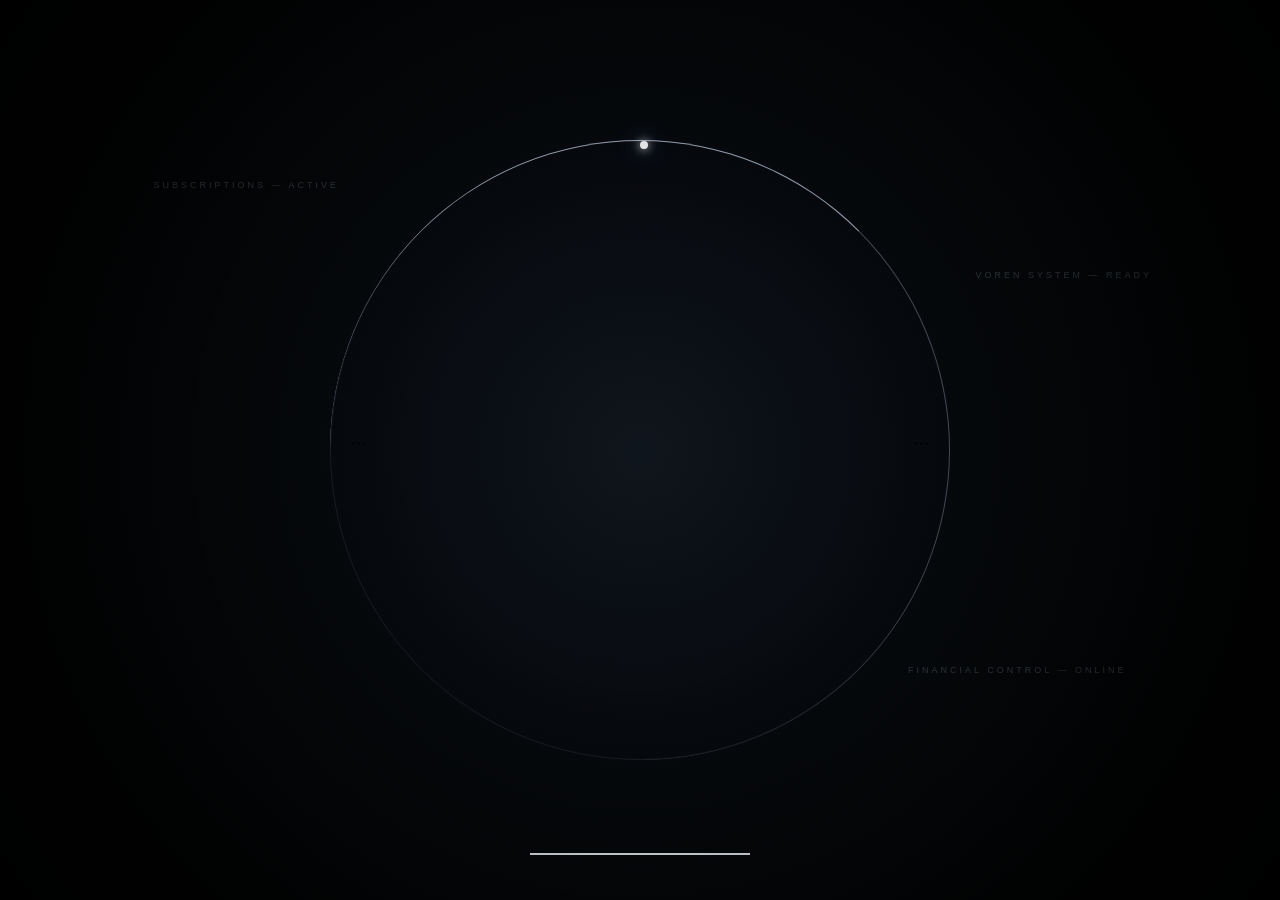
==== voren/voren/pages/index.html @ 8b7ad7a5 "Add files via upload" ====
<!DOCTYPE html>

<html lang="pt-BR">
<head>
  <meta charset="UTF-8">
  <meta name="viewport" content="width=device-width, initial-scale=1.0">
  <title>Voren — Intro</title>

  <style>
    * {
      margin: 0;
      padding: 0;
      box-sizing: border-box;
    }

    body {
      overflow: hidden;
      background: #030507;
      font-family: Arial, Helvetica, sans-serif;
    }

    /* =========================
       INTRO PRINCIPAL
       ========================= */

    .intro {
      position: relative;
      width: 100vw;
      height: 100vh;
      display: flex;
      align-items: center;
      justify-content: center;
      overflow: hidden;

      background:
        radial-gradient(
          circle at center,
          rgba(70, 95, 125, 0.18) 0%,
          rgba(8, 11, 16, 0.85) 35%,
          #020304 75%
        );
    }

    /* =========================
       PARTÍCULAS
       ========================= */

    .particles {
      position: absolute;
      inset: 0;
      pointer-events: none;
    }

    .particle {
      position: absolute;
      width: 2px;
      height: 2px;
      background: white;
      border-radius: 50%;
      opacity: 0;

      animation: particleMove linear infinite;
    }

    @keyframes particleMove {
      0% {
        opacity: 0;
        transform: translateY(30px) scale(0.4);
      }

      20% {
        opacity: 0.6;
      }

      80% {
        opacity: 0.15;
      }

      100% {
        opacity: 0;
        transform: translateY(-100px) scale(1);
      }
    }

    /* =========================
       ANEL TECNOLÓGICO
       ========================= */

    .tech-ring {
      position: absolute;
      width: min(70vw, 620px);
      height: min(70vw, 620px);

      border-radius: 50%;
      border: 1px solid rgba(160, 190, 220, 0.12);

      opacity: 0;
      z-index: 1;
    }

    .tech-ring::before {
      content: "";
      position: absolute;
      inset: -1px;

      border-radius: 50%;

      border-top: 1px solid rgba(220, 235, 255, 0.7);
      border-right: 1px solid rgba(220, 235, 255, 0.25);

      animation: ringRotate 5s linear infinite;
    }

    .tech-ring::after {
      content: "";
      position: absolute;

      width: 8px;
      height: 8px;

      top: 0;
      left: 50%;

      border-radius: 50%;

      background: white;

      box-shadow:
        0 0 10px white,
        0 0 25px rgba(100, 170, 255, 0.8);
    }

    .tech-ring.active {
      animation: ringAppear 0.8s ease forwards;
    }

    @keyframes ringAppear {
      from {
        opacity: 0;
        transform: scale(0.7);
      }

      to {
        opacity: 1;
        transform: scale(1);
      }
    }

    @keyframes ringRotate {
      to {
        transform: rotate(360deg);
      }
    }

    /* =========================
       FLASH DE LUZ
       ========================= */

    .light-line {
      position: absolute;

      width: 0;
      height: 2px;

      left: 50%;
      top: 50%;

      transform: translate(-50%, -50%);

      background: white;
      opacity: 0;

      box-shadow:
        0 0 8px white,
        0 0 25px rgba(150, 200, 255, 0.9),
        0 0 80px rgba(80, 150, 255, 0.6);
    }

    .light-line.active {
      animation: lightFlash 0.7s ease forwards;
    }

    @keyframes lightFlash {
      0% {
        width: 0;
        opacity: 0;
      }

      35% {
        width: 40vw;
        opacity: 1;
      }

      100% {
        width: 110vw;
        opacity: 0;
      }
    }

    /* =========================
       DADOS TECNOLÓGICOS
       ========================= */

    .data {
      position: absolute;

      color: rgba(190, 215, 240, 0.25);

      font-size: 9px;
      letter-spacing: 3px;

      opacity: 0;

      animation: dataAppear 1s ease forwards;
    }

    .data-1 {
      top: 20%;
      left: 12%;
      animation-delay: 1.4s;
    }

    .data-2 {
      bottom: 25%;
      right: 12%;
      animation-delay: 1.7s;
    }

    .data-3 {
      top: 30%;
      right: 10%;
      animation-delay: 2s;
    }

    @keyframes dataAppear {
      to {
        opacity: 1;
      }
    }

    /* =========================
       CONTEÚDO CENTRAL
       ========================= */

    .content {
      position: relative;
      z-index: 3;

      text-align: center;

      opacity: 0;

      transform: scale(0.85);
    }

    .content.active {
      animation:
        contentShow 0.7s cubic-bezier(.16, 1, .3, 1) forwards;
    }

    @keyframes contentShow {
      to {
        opacity: 1;
        transform: scale(1);
      }
    }

    /* =========================
       LOGO V
       ========================= */

    .logo-v {
      width: 120px;
      height: 105px;

      margin: 0 auto 15px;

      position: relative;

      filter:
        drop-shadow(0 0 7px rgba(255,255,255,0.9))
        drop-shadow(0 0 25px rgba(120,180,255,0.5));

      animation:
        floatLogo 2.5s ease-in-out infinite;
    }

    .logo-v::before,
    .logo-v::after {
      content: "";

      position: absolute;
      top: 0;

      width: 48px;
      height: 100px;

      background:
        linear-gradient(
          135deg,
          #ffffff 0%,
          #d5dde8 45%,
          #78899d 100%
        );
    }

    .logo-v::before {
      left: 18px;

      clip-path:
        polygon(
          0 0,
          100% 0,
          70% 100%,
          38% 100%
        );

      transform: skewY(22deg);
    }

    .logo-v::after {
      right: 18px;

      clip-path:
        polygon(
          0 0,
          100% 0,
          62% 100%,
          30% 100%
        );

      transform: skewY(-22deg);
    }

    @keyframes floatLogo {
      0%, 100% {
        transform: translateY(0);
      }

      50% {
        transform: translateY(-4px);
      }
    }

    /* =========================
       NOME VOREN
       ========================= */

    .brand {
      font-size:
        clamp(3.5rem, 10vw, 7rem);

      letter-spacing: 0.22em;
      padding-left: 0.22em;

      font-weight: 800;

      color: #eef4fa;

      line-height: 1;

      opacity: 0;

      transform:
        translateY(15px);

      text-shadow:
        0 0 5px rgba(255,255,255,0.8),
        0 0 30px rgba(120,170,220,0.4);
    }

    .content.active .brand {
      animation:
        brandShow 0.5s 0.2s ease forwards;
    }

    @keyframes brandShow {
      to {
        opacity: 1;
        transform: translateY(0);
      }
    }

    /* =========================
       SLOGANS
       ========================= */

    .slogan {
      margin-top: 20px;

      font-size:
        clamp(0.65rem, 1.5vw, 0.9rem);

      letter-spacing: 0.3em;
      padding-left: 0.3em;

      color:
        rgba(240, 245, 250, 0.9);

      opacity: 0;

      transform:
        translateY(10px);
    }

    .content.active .slogan {
      animation:
        sloganShow 0.5s 0.55s ease forwards;
    }

    .sub-slogan {
      margin-top: 9px;

      font-size:
        clamp(0.5rem, 1vw, 0.7rem);

      letter-spacing: 0.45em;
      padding-left: 0.45em;

      color:
        rgba(180, 195, 210, 0.65);

      opacity: 0;

      transform:
        translateY(10px);
    }

    .content.active .sub-slogan {
      animation:
        sloganShow 0.5s 0.8s ease forwards;
    }

    @keyframes sloganShow {
      to {
        opacity: 1;
        transform: translateY(0);
      }
    }

    /* =========================
       BARRA DE PROGRESSO
       ========================= */

    .progress-container {
      position: absolute;

      bottom: 45px;
      left: 50%;

      transform:
        translateX(-50%);

      width:
        min(220px, 55vw);

      height: 2px;

      background:
        rgba(255, 255, 255, 0.12);

      overflow: hidden;

      opacity: 0;

      animation:
        progressAppear 0.4s 0.5s forwards;
    }

    .progress {
      width: 0;
      height: 100%;

      background: #eef4fa;

      box-shadow:
        0 0 8px white,
        0 0 20px rgba(130, 180, 255, 0.8);
    }

    .progress.active {
      animation:
        progressLoad 10s linear forwards;
    }

    @keyframes progressAppear {
      to {
        opacity: 1;
      }
    }

    @keyframes progressLoad {
      from {
        width: 0;
      }

      to {
        width: 100%;
      }
    }

    /* =========================
       FECHAMENTO CINEMATOGRÁFICO
       ========================= */

    .content.closing {
      animation:
        closeContent 2s cubic-bezier(.4, 0, .2, 1) forwards;
    }

    @keyframes closeContent {
      0% {
        opacity: 1;
        transform: scale(1);
      }

      45% {
        opacity: 1;
        transform: scale(0.92);
      }

      100% {
        opacity: 0;
        transform: scale(0);
      }
    }

    .tech-ring.closing {
      animation:
        closeRing 2s cubic-bezier(.7, 0, .2, 1) forwards;
    }

    @keyframes closeRing {
      0% {
        opacity: 1;
        transform: scale(1);
      }

      100% {
        opacity: 0;
        transform: scale(0);
      }
    }

    .intro.closing {
      animation:
        darkenScreen 2s ease forwards;
    }

    @keyframes darkenScreen {
      to {
        filter: brightness(0);
      }
    }

    /* =========================
       VINHETA
       ========================= */

    .vignette {
      position: absolute;
      inset: 0;

      pointer-events: none;

      z-index: 5;

      background:
        radial-gradient(
          circle,
          transparent 25%,
          rgba(0,0,0,0.35) 70%,
          rgba(0,0,0,0.9) 100%
        );
    }

    /* =========================
       RESPONSIVIDADE
       ========================= */

    @media (max-width: 600px) {

      .logo-v {
        transform: scale(0.8);
        margin-bottom: 5px;
      }

      .brand {
        letter-spacing: 0.15em;
        padding-left: 0.15em;
      }

      .slogan {
        line-height: 1.7;
      }

      .data {
        font-size: 6px;
      }

    }

  </style>

</head>

<body>

  <main class="intro" id="intro">

```
<div
  class="particles"
  id="particles">
</div>


<!-- ANEL -->

<div
  class="tech-ring"
  id="techRing">
</div>


<!-- FLASH -->

<div
  class="light-line"
  id="lightLine">
</div>


<!-- DADOS -->

<div class="data data-1">
  SUBSCRIPTIONS — ACTIVE
</div>

<div class="data data-2">
  FINANCIAL CONTROL — ONLINE
</div>

<div class="data data-3">
  VOREN SYSTEM — READY
</div>


<!-- CONTEÚDO -->

<div
  class="content"
  id="content">

  <div class="logo-v"></div>

  <h1 class="brand">
    VOREN
  </h1>

  <p class="slogan">
    ORGANIZE SUAS ASSINATURAS.
  </p>

  <p class="sub-slogan">
    CONTROLE SEU DINHEIRO.
  </p>

</div>


<!-- PROGRESSO -->

<div class="progress-container">

  <div
    class="progress"
    id="progress">
  </div>

</div>


<!-- VINHETA -->

<div class="vignette"></div>
```

  </main>

  <script>

    const intro =
      document.getElementById("intro");

    const particles =
      document.getElementById("particles");

    const lightLine =
      document.getElementById("lightLine");

    const techRing =
      document.getElementById("techRing");

    const content =
      document.getElementById("content");

    const progress =
      document.getElementById("progress");


    /* =========================
       CRIAR PARTÍCULAS
       ========================= */

    for (let i = 0; i < 100; i++) {

      const particle =
        document.createElement("span");

      particle.classList.add("particle");

      particle.style.left =
        Math.random() * 100 + "%";

      particle.style.top =
        Math.random() * 100 + "%";

      const size =
        Math.random() * 2 + 1;

      particle.style.width =
        size + "px";

      particle.style.height =
        size + "px";

      particle.style.animationDuration =
        3 + Math.random() * 4 + "s";

      particle.style.animationDelay =
        Math.random() * 3 + "s";

      particles.appendChild(particle);

    }


    /* =========================
       SEQUÊNCIA DA INTRO
       ========================= */


    /* 0.2s — barra */

    setTimeout(() => {

      progress.classList.add("active");

    }, 200);


    /* 0.5s — flash */

    setTimeout(() => {

      lightLine.classList.add("active");

    }, 500);


    /* 1s — anel */

    setTimeout(() => {

      techRing.classList.add("active");

    }, 1000);


    /* 1.4s — conteúdo */

    setTimeout(() => {

      content.classList.add("active");

    }, 1400);


    /* =========================
       FECHAMENTO
       ========================= */


    /*
      7s — A INTRO COMEÇA
      A SE FECHAR PARA O CENTRO
    */

    setTimeout(() => {

      intro.classList.add("closing");

      content.classList.add("closing");

      techRing.classList.add("closing");

    }, 7000);


    /*
      9.7s — REDIRECIONA
      PARA A TELA DE LOGIN
    */

    setTimeout(() => {

      window.location.href =
        "login.html";

    }, 9700);

  </script>

</body>
</html>
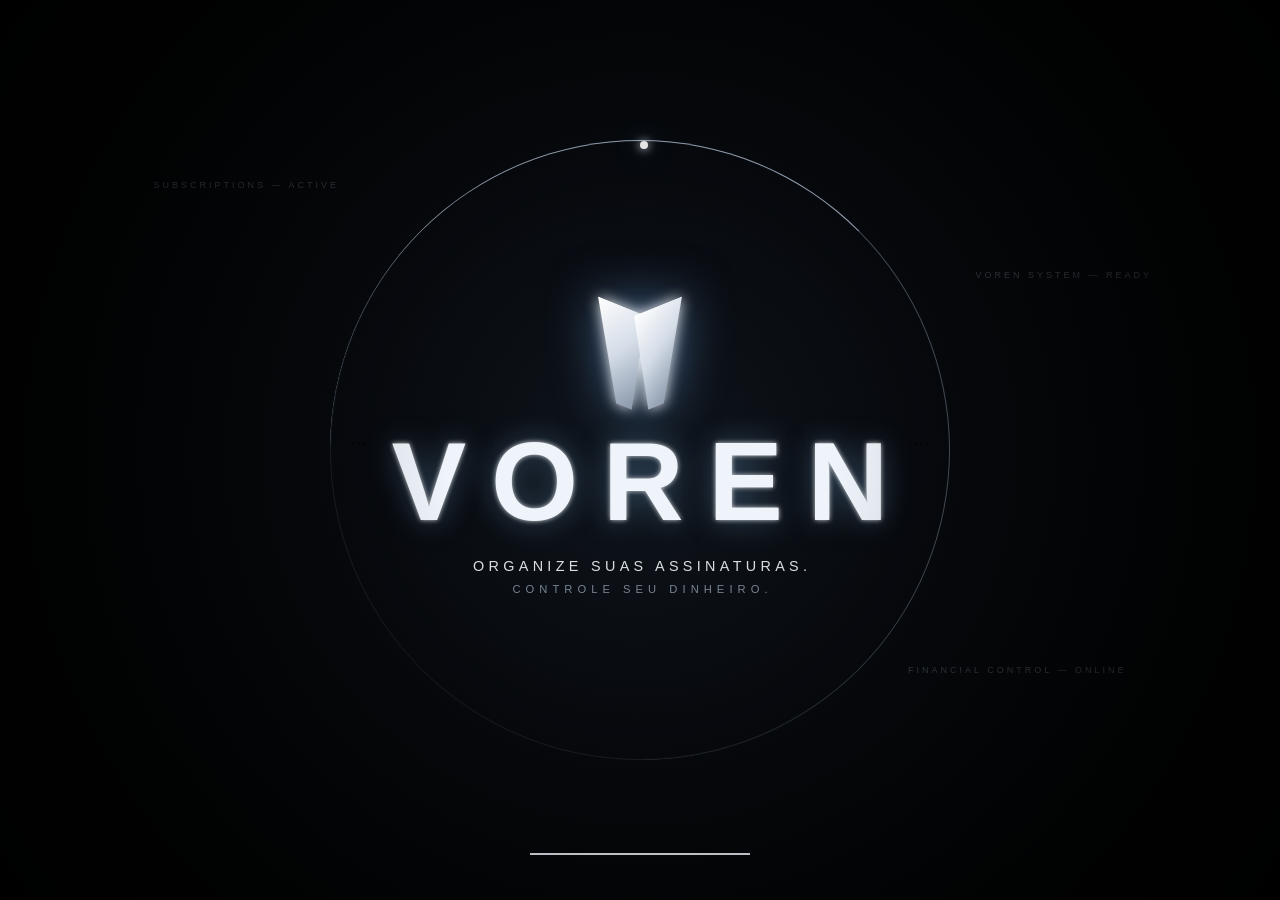
==== commit 7cb360f4: "Update index.html" ====
--- a/voren/voren/pages/index.html
+++ b/voren/voren/pages/index.html
@@ -824,3 +824,4 @@
 
 </body>
 </html>
+
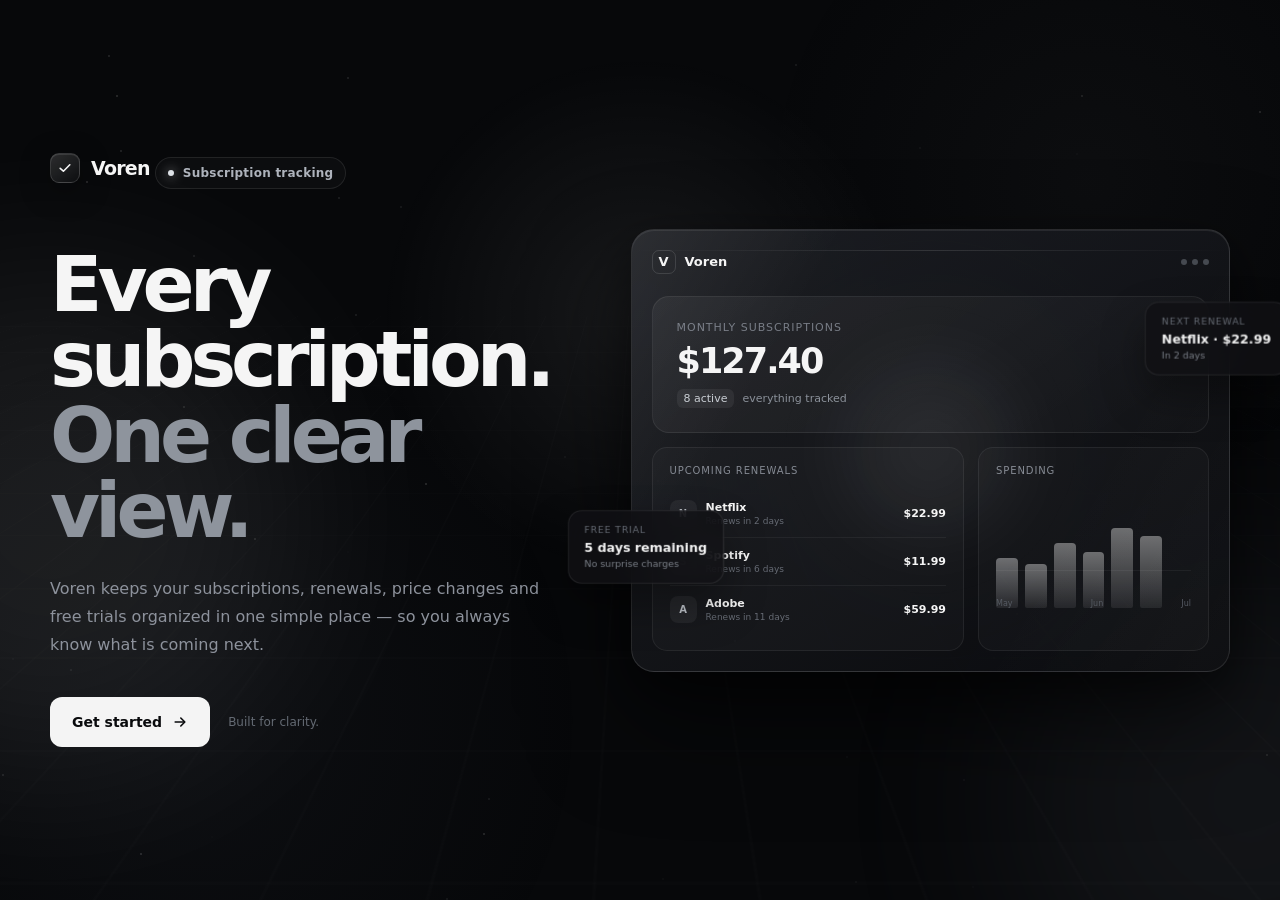
==== commit 1f274c99: "Update index.html" ====
--- a/voren/voren/pages/index.html
+++ b/voren/voren/pages/index.html
@@ -1,827 +1,1464 @@
 <!DOCTYPE html>
-
-<html lang="pt-BR">
+<html lang="en">
 <head>
-  <meta charset="UTF-8">
-  <meta name="viewport" content="width=device-width, initial-scale=1.0">
-  <title>Voren — Intro</title>
-
-  <style>
-    * {
-      margin: 0;
-      padding: 0;
-      box-sizing: border-box;
-    }
-
-    body {
-      overflow: hidden;
-      background: #030507;
-      font-family: Arial, Helvetica, sans-serif;
-    }
-
-    /* =========================
-       INTRO PRINCIPAL
-       ========================= */
-
-    .intro {
-      position: relative;
-      width: 100vw;
-      height: 100vh;
-      display: flex;
-      align-items: center;
-      justify-content: center;
-      overflow: hidden;
-
-      background:
+<meta charset="UTF-8">
+<meta name="viewport" content="width=device-width, initial-scale=1.0">
+<title>Voren — Every subscription. One clear view.</title>
+
+<style>
+* {
+    margin: 0;
+    padding: 0;
+    box-sizing: border-box;
+}
+
+:root {
+    --bg: #07080a;
+    --text: #f5f5f5;
+    --muted: #8d929c;
+    --border: rgba(255,255,255,0.09);
+}
+
+html,
+body {
+    width: 100%;
+    min-height: 100%;
+}
+
+body {
+    background: var(--bg);
+    color: var(--text);
+    font-family:
+        Inter,
+        ui-sans-serif,
+        system-ui,
+        -apple-system,
+        BlinkMacSystemFont,
+        "Segoe UI",
+        sans-serif;
+    overflow-x: hidden;
+}
+
+/* BACKGROUND */
+
+.background {
+    position: fixed;
+    inset: 0;
+    overflow: hidden;
+    pointer-events: none;
+    z-index: 0;
+}
+
+.background::before {
+    content: "";
+    position: absolute;
+    inset: 0;
+
+    background:
         radial-gradient(
-          circle at center,
-          rgba(70, 95, 125, 0.18) 0%,
-          rgba(8, 11, 16, 0.85) 35%,
-          #020304 75%
+            circle at 50% 35%,
+            rgba(255,255,255,0.075),
+            transparent 30%
+        ),
+        radial-gradient(
+            circle at 15% 80%,
+            rgba(100,110,130,0.07),
+            transparent 30%
+        ),
+        radial-gradient(
+            circle at 85% 20%,
+            rgba(150,150,150,0.045),
+            transparent 25%
         );
-    }
-
-    /* =========================
-       PARTÍCULAS
-       ========================= */
-
-    .particles {
-      position: absolute;
-      inset: 0;
-      pointer-events: none;
-    }
-
-    .particle {
-      position: absolute;
-      width: 2px;
-      height: 2px;
-      background: white;
-      border-radius: 50%;
-      opacity: 0;
-
-      animation: particleMove linear infinite;
-    }
-
-    @keyframes particleMove {
-      0% {
+}
+
+.grid {
+    position: absolute;
+    inset: -50%;
+    width: 200%;
+    height: 200%;
+
+    background-image:
+        linear-gradient(
+            rgba(255,255,255,0.025) 1px,
+            transparent 1px
+        ),
+        linear-gradient(
+            90deg,
+            rgba(255,255,255,0.025) 1px,
+            transparent 1px
+        );
+
+    background-size: 70px 70px;
+
+    transform:
+        perspective(700px)
+        rotateX(65deg)
+        translateY(20%);
+
+    transform-origin: center;
+    opacity: 0.4;
+
+    animation: gridMove 18s linear infinite;
+}
+
+@keyframes gridMove {
+    from {
+        transform:
+            perspective(700px)
+            rotateX(65deg)
+            translateY(20%);
+    }
+
+    to {
+        transform:
+            perspective(700px)
+            rotateX(65deg)
+            translateY(25%);
+    }
+}
+
+.glow {
+    position: absolute;
+    width: 500px;
+    height: 500px;
+    border-radius: 50%;
+    filter: blur(100px);
+    opacity: 0.08;
+}
+
+.glow.one {
+    background: white;
+    left: -200px;
+    top: 30%;
+}
+
+.glow.two {
+    background: #9ba3b0;
+    right: -220px;
+    bottom: -150px;
+}
+
+/* PARTICLES */
+
+.particles {
+    position: absolute;
+    inset: 0;
+}
+
+.particle {
+    position: absolute;
+    width: 2px;
+    height: 2px;
+    background: rgba(255,255,255,0.35);
+    border-radius: 50%;
+    animation: floatParticle linear infinite;
+}
+
+@keyframes floatParticle {
+    from {
+        transform: translateY(30px);
         opacity: 0;
-        transform: translateY(30px) scale(0.4);
-      }
-
-      20% {
-        opacity: 0.6;
-      }
-
-      80% {
-        opacity: 0.15;
-      }
-
-      100% {
+    }
+
+    15% {
+        opacity: 1;
+    }
+
+    85% {
+        opacity: 0.5;
+    }
+
+    to {
+        transform: translateY(-120px);
         opacity: 0;
-        transform: translateY(-100px) scale(1);
-      }
-    }
-
-    /* =========================
-       ANEL TECNOLÓGICO
-       ========================= */
-
-    .tech-ring {
-      position: absolute;
-      width: min(70vw, 620px);
-      height: min(70vw, 620px);
-
-      border-radius: 50%;
-      border: 1px solid rgba(160, 190, 220, 0.12);
-
-      opacity: 0;
-      z-index: 1;
-    }
-
-    .tech-ring::before {
-      content: "";
-      position: absolute;
-      inset: -1px;
-
-      border-radius: 50%;
-
-      border-top: 1px solid rgba(220, 235, 255, 0.7);
-      border-right: 1px solid rgba(220, 235, 255, 0.25);
-
-      animation: ringRotate 5s linear infinite;
-    }
-
-    .tech-ring::after {
-      content: "";
-      position: absolute;
-
-      width: 8px;
-      height: 8px;
-
-      top: 0;
-      left: 50%;
-
-      border-radius: 50%;
-
-      background: white;
-
-      box-shadow:
-        0 0 10px white,
-        0 0 25px rgba(100, 170, 255, 0.8);
-    }
-
-    .tech-ring.active {
-      animation: ringAppear 0.8s ease forwards;
-    }
-
-    @keyframes ringAppear {
-      from {
+    }
+}
+
+/* MAIN */
+
+main {
+    position: relative;
+    z-index: 2;
+    min-height: 100vh;
+
+    display: flex;
+    align-items: center;
+    justify-content: center;
+
+    padding: 70px 30px;
+}
+
+.hero {
+    width: min(1180px, 100%);
+
+    display: grid;
+    grid-template-columns: 0.9fr 1.1fr;
+    gap: 80px;
+
+    align-items: center;
+}
+
+/* TEXT */
+
+.copy {
+    animation: copyIn 1.1s cubic-bezier(.16,1,.3,1) both;
+}
+
+@keyframes copyIn {
+    from {
         opacity: 0;
-        transform: scale(0.7);
-      }
-
-      to {
-        opacity: 1;
-        transform: scale(1);
-      }
-    }
-
-    @keyframes ringRotate {
-      to {
-        transform: rotate(360deg);
-      }
-    }
-
-    /* =========================
-       FLASH DE LUZ
-       ========================= */
-
-    .light-line {
-      position: absolute;
-
-      width: 0;
-      height: 2px;
-
-      left: 50%;
-      top: 50%;
-
-      transform: translate(-50%, -50%);
-
-      background: white;
-      opacity: 0;
-
-      box-shadow:
-        0 0 8px white,
-        0 0 25px rgba(150, 200, 255, 0.9),
-        0 0 80px rgba(80, 150, 255, 0.6);
-    }
-
-    .light-line.active {
-      animation: lightFlash 0.7s ease forwards;
-    }
-
-    @keyframes lightFlash {
-      0% {
-        width: 0;
-        opacity: 0;
-      }
-
-      35% {
-        width: 40vw;
-        opacity: 1;
-      }
-
-      100% {
-        width: 110vw;
-        opacity: 0;
-      }
-    }
-
-    /* =========================
-       DADOS TECNOLÓGICOS
-       ========================= */
-
-    .data {
-      position: absolute;
-
-      color: rgba(190, 215, 240, 0.25);
-
-      font-size: 9px;
-      letter-spacing: 3px;
-
-      opacity: 0;
-
-      animation: dataAppear 1s ease forwards;
-    }
-
-    .data-1 {
-      top: 20%;
-      left: 12%;
-      animation-delay: 1.4s;
-    }
-
-    .data-2 {
-      bottom: 25%;
-      right: 12%;
-      animation-delay: 1.7s;
-    }
-
-    .data-3 {
-      top: 30%;
-      right: 10%;
-      animation-delay: 2s;
-    }
-
-    @keyframes dataAppear {
-      to {
-        opacity: 1;
-      }
-    }
-
-    /* =========================
-       CONTEÚDO CENTRAL
-       ========================= */
-
-    .content {
-      position: relative;
-      z-index: 3;
-
-      text-align: center;
-
-      opacity: 0;
-
-      transform: scale(0.85);
-    }
-
-    .content.active {
-      animation:
-        contentShow 0.7s cubic-bezier(.16, 1, .3, 1) forwards;
-    }
-
-    @keyframes contentShow {
-      to {
-        opacity: 1;
-        transform: scale(1);
-      }
-    }
-
-    /* =========================
-       LOGO V
-       ========================= */
-
-    .logo-v {
-      width: 120px;
-      height: 105px;
-
-      margin: 0 auto 15px;
-
-      position: relative;
-
-      filter:
-        drop-shadow(0 0 7px rgba(255,255,255,0.9))
-        drop-shadow(0 0 25px rgba(120,180,255,0.5));
-
-      animation:
-        floatLogo 2.5s ease-in-out infinite;
-    }
-
-    .logo-v::before,
-    .logo-v::after {
-      content: "";
-
-      position: absolute;
-      top: 0;
-
-      width: 48px;
-      height: 100px;
-
-      background:
-        linear-gradient(
-          135deg,
-          #ffffff 0%,
-          #d5dde8 45%,
-          #78899d 100%
-        );
-    }
-
-    .logo-v::before {
-      left: 18px;
-
-      clip-path:
-        polygon(
-          0 0,
-          100% 0,
-          70% 100%,
-          38% 100%
-        );
-
-      transform: skewY(22deg);
-    }
-
-    .logo-v::after {
-      right: 18px;
-
-      clip-path:
-        polygon(
-          0 0,
-          100% 0,
-          62% 100%,
-          30% 100%
-        );
-
-      transform: skewY(-22deg);
-    }
-
-    @keyframes floatLogo {
-      0%, 100% {
-        transform: translateY(0);
-      }
-
-      50% {
-        transform: translateY(-4px);
-      }
-    }
-
-    /* =========================
-       NOME VOREN
-       ========================= */
-
-    .brand {
-      font-size:
-        clamp(3.5rem, 10vw, 7rem);
-
-      letter-spacing: 0.22em;
-      padding-left: 0.22em;
-
-      font-weight: 800;
-
-      color: #eef4fa;
-
-      line-height: 1;
-
-      opacity: 0;
-
-      transform:
-        translateY(15px);
-
-      text-shadow:
-        0 0 5px rgba(255,255,255,0.8),
-        0 0 30px rgba(120,170,220,0.4);
-    }
-
-    .content.active .brand {
-      animation:
-        brandShow 0.5s 0.2s ease forwards;
-    }
-
-    @keyframes brandShow {
-      to {
+        transform: translateY(30px);
+    }
+
+    to {
         opacity: 1;
         transform: translateY(0);
-      }
-    }
-
-    /* =========================
-       SLOGANS
-       ========================= */
-
-    .slogan {
-      margin-top: 20px;
-
-      font-size:
-        clamp(0.65rem, 1.5vw, 0.9rem);
-
-      letter-spacing: 0.3em;
-      padding-left: 0.3em;
-
-      color:
-        rgba(240, 245, 250, 0.9);
-
-      opacity: 0;
-
-      transform:
-        translateY(10px);
-    }
-
-    .content.active .slogan {
-      animation:
-        sloganShow 0.5s 0.55s ease forwards;
-    }
-
-    .sub-slogan {
-      margin-top: 9px;
-
-      font-size:
-        clamp(0.5rem, 1vw, 0.7rem);
-
-      letter-spacing: 0.45em;
-      padding-left: 0.45em;
-
-      color:
-        rgba(180, 195, 210, 0.65);
-
-      opacity: 0;
-
-      transform:
-        translateY(10px);
-    }
-
-    .content.active .sub-slogan {
-      animation:
-        sloganShow 0.5s 0.8s ease forwards;
-    }
-
-    @keyframes sloganShow {
-      to {
+    }
+}
+
+.brand {
+    display: inline-flex;
+    align-items: center;
+    gap: 11px;
+
+    margin-bottom: 40px;
+
+    font-weight: 700;
+    font-size: 19px;
+    letter-spacing: -0.04em;
+}
+
+.brand-mark {
+    width: 30px;
+    height: 30px;
+
+    display: grid;
+    place-items: center;
+
+    border: 1px solid rgba(255,255,255,0.15);
+    border-radius: 9px;
+
+    background:
+        linear-gradient(
+            145deg,
+            rgba(255,255,255,0.15),
+            rgba(255,255,255,0.025)
+        );
+
+    box-shadow:
+        inset 0 1px 0 rgba(255,255,255,0.1),
+        0 8px 30px rgba(0,0,0,0.35);
+}
+
+.brand-mark svg {
+    width: 16px;
+}
+
+.eyebrow {
+    display: inline-flex;
+    align-items: center;
+    gap: 9px;
+
+    padding: 8px 12px;
+
+    border: 1px solid var(--border);
+    border-radius: 999px;
+
+    background: rgba(255,255,255,0.025);
+
+    color: #aeb3bc;
+
+    font-size: 12px;
+    font-weight: 600;
+    letter-spacing: 0.02em;
+}
+
+.eyebrow-dot {
+    width: 6px;
+    height: 6px;
+
+    border-radius: 50%;
+    background: #dfe3e8;
+
+    box-shadow: 0 0 12px rgba(255,255,255,0.7);
+}
+
+h1 {
+    margin-top: 24px;
+
+    font-size: clamp(48px, 6vw, 78px);
+    line-height: 0.98;
+
+    letter-spacing: -0.065em;
+    font-weight: 700;
+}
+
+h1 span {
+    color: #8e949d;
+}
+
+.description {
+    max-width: 510px;
+
+    margin-top: 27px;
+
+    color: var(--muted);
+
+    font-size: 16px;
+    line-height: 1.75;
+}
+
+.actions {
+    display: flex;
+    align-items: center;
+    gap: 18px;
+
+    margin-top: 38px;
+}
+
+.start-button {
+    display: inline-flex;
+    align-items: center;
+    justify-content: center;
+    gap: 10px;
+
+    height: 50px;
+    padding: 0 22px;
+
+    color: #090a0c;
+    background: #f4f4f4;
+
+    border-radius: 12px;
+
+    text-decoration: none;
+
+    font-size: 14px;
+    font-weight: 700;
+
+    transition:
+        transform .25s ease,
+        box-shadow .25s ease;
+}
+
+.start-button:hover {
+    transform: translateY(-3px);
+    box-shadow:
+        0 12px 40px rgba(255,255,255,0.12);
+}
+
+.start-button svg {
+    transition: transform .25s ease;
+}
+
+.start-button:hover svg {
+    transform: translateX(4px);
+}
+
+.note {
+    color: #646a73;
+    font-size: 12px;
+}
+
+/* 3D VISUAL */
+
+.visual {
+    position: relative;
+
+    display: flex;
+    justify-content: center;
+    align-items: center;
+
+    min-height: 590px;
+
+    perspective: 1400px;
+
+    animation: visualIn 1.25s .15s cubic-bezier(.16,1,.3,1) both;
+}
+
+@keyframes visualIn {
+    from {
+        opacity: 0;
+        transform: translateX(50px) scale(.95);
+    }
+
+    to {
         opacity: 1;
-        transform: translateY(0);
-      }
-    }
-
-    /* =========================
-       BARRA DE PROGRESSO
-       ========================= */
-
-    .progress-container {
-      position: absolute;
-
-      bottom: 45px;
-      left: 50%;
-
-      transform:
-        translateX(-50%);
-
-      width:
-        min(220px, 55vw);
-
-      height: 2px;
-
-      background:
-        rgba(255, 255, 255, 0.12);
-
-      overflow: hidden;
-
-      opacity: 0;
-
-      animation:
-        progressAppear 0.4s 0.5s forwards;
-    }
-
-    .progress {
-      width: 0;
-      height: 100%;
-
-      background: #eef4fa;
-
-      box-shadow:
-        0 0 8px white,
-        0 0 20px rgba(130, 180, 255, 0.8);
-    }
-
-    .progress.active {
-      animation:
-        progressLoad 10s linear forwards;
-    }
-
-    @keyframes progressAppear {
-      to {
+        transform: translateX(0) scale(1);
+    }
+}
+
+.spotlight {
+    position: absolute;
+
+    width: 440px;
+    height: 440px;
+
+    border-radius: 50%;
+
+    background:
+        radial-gradient(
+            circle,
+            rgba(255,255,255,0.11),
+            transparent 65%
+        );
+
+    filter: blur(15px);
+
+    transform:
+        translate(
+            var(--spot-x, 0px),
+            var(--spot-y, 0px)
+        );
+
+    transition: transform .15s ease;
+
+    pointer-events: none;
+}
+
+.aura {
+    position: absolute;
+
+    width: 420px;
+    height: 420px;
+
+    border-radius: 50%;
+
+    border: 1px solid rgba(255,255,255,0.025);
+
+    box-shadow:
+        0 0 100px rgba(255,255,255,0.025),
+        inset 0 0 80px rgba(255,255,255,0.02);
+
+    animation: aura 6s ease-in-out infinite;
+}
+
+@keyframes aura {
+    0%,100% {
+        transform: scale(1);
+        opacity: .45;
+    }
+
+    50% {
+        transform: scale(1.05);
+        opacity: .7;
+    }
+}
+
+/* DASHBOARD */
+
+.dashboard-wrap {
+    position: relative;
+
+    width: min(620px, 100%);
+
+    transform-style: preserve-3d;
+
+    transition: transform .12s ease-out;
+}
+
+.dashboard {
+    position: relative;
+
+    width: 100%;
+
+    padding: 20px;
+
+    border-radius: 23px;
+
+    border: 1px solid rgba(255,255,255,0.12);
+
+    background:
+        linear-gradient(
+            145deg,
+            rgba(30,32,37,0.92),
+            rgba(10,11,14,0.92)
+        );
+
+    box-shadow:
+        0 50px 100px rgba(0,0,0,0.55),
+        0 15px 40px rgba(0,0,0,0.35),
+        inset 0 1px 0 rgba(255,255,255,0.08);
+
+    overflow: hidden;
+
+    transform-style: preserve-3d;
+}
+
+.dashboard::before {
+    content: "";
+
+    position: absolute;
+    inset: 0;
+
+    background:
+        linear-gradient(
+            120deg,
+            rgba(255,255,255,0.07),
+            transparent 25%,
+            transparent 70%,
+            rgba(255,255,255,0.025)
+        );
+
+    pointer-events: none;
+}
+
+.dashboard::after {
+    content: "";
+
+    position: absolute;
+
+    width: 260px;
+    height: 260px;
+
+    left: var(--light-x, 50%);
+    top: var(--light-y, 50%);
+
+    transform: translate(-50%,-50%);
+
+    background:
+        radial-gradient(
+            circle,
+            rgba(255,255,255,0.08),
+            transparent 70%
+        );
+
+    filter: blur(25px);
+
+    pointer-events: none;
+}
+
+/* HEADER */
+
+.dash-top {
+    display: flex;
+    align-items: center;
+    justify-content: space-between;
+
+    margin-bottom: 22px;
+}
+
+.dash-brand {
+    display: flex;
+    align-items: center;
+    gap: 9px;
+
+    font-size: 13px;
+    font-weight: 700;
+}
+
+.dash-logo {
+    width: 24px;
+    height: 24px;
+
+    display: grid;
+    place-items: center;
+
+    border-radius: 7px;
+
+    border: 1px solid rgba(255,255,255,0.12);
+}
+
+.window-dots {
+    display: flex;
+    gap: 5px;
+}
+
+.window-dots i {
+    width: 6px;
+    height: 6px;
+
+    border-radius: 50%;
+
+    background: #454950;
+}
+
+/* BALANCE */
+
+.balance {
+    padding: 24px;
+
+    border-radius: 17px;
+
+    border: 1px solid rgba(255,255,255,0.07);
+
+    background:
+        linear-gradient(
+            145deg,
+            rgba(255,255,255,0.055),
+            rgba(255,255,255,0.015)
+        );
+}
+
+.balance-label {
+    color: #777c85;
+
+    font-size: 11px;
+    text-transform: uppercase;
+    letter-spacing: .09em;
+}
+
+.balance-value {
+    margin-top: 7px;
+
+    font-size: 35px;
+    font-weight: 700;
+
+    letter-spacing: -0.055em;
+}
+
+.balance-bottom {
+    display: flex;
+    align-items: center;
+    gap: 8px;
+
+    margin-top: 8px;
+
+    color: #8b919a;
+
+    font-size: 11px;
+}
+
+.status {
+    color: #c9ced4;
+
+    padding: 3px 7px;
+
+    border-radius: 6px;
+
+    background: rgba(255,255,255,0.06);
+}
+
+/* LOWER GRID */
+
+.dash-grid {
+    display: grid;
+
+    grid-template-columns: 1.15fr .85fr;
+
+    gap: 14px;
+
+    margin-top: 14px;
+}
+
+.card {
+    padding: 17px;
+
+    border-radius: 15px;
+
+    border: 1px solid rgba(255,255,255,0.065);
+
+    background: rgba(255,255,255,0.025);
+}
+
+.card-title {
+    color: #858a93;
+
+    font-size: 10px;
+    text-transform: uppercase;
+    letter-spacing: .09em;
+
+    margin-bottom: 14px;
+}
+
+/* SUBSCRIPTIONS */
+
+.subscription {
+    display: flex;
+    align-items: center;
+    justify-content: space-between;
+
+    padding: 10px 0;
+
+    border-bottom: 1px solid rgba(255,255,255,0.05);
+}
+
+.subscription:last-child {
+    border-bottom: none;
+}
+
+.service {
+    display: flex;
+    align-items: center;
+    gap: 9px;
+}
+
+.service-icon {
+    width: 27px;
+    height: 27px;
+
+    display: grid;
+    place-items: center;
+
+    border-radius: 8px;
+
+    background: rgba(255,255,255,0.06);
+
+    color: #bfc4cb;
+
+    font-size: 10px;
+    font-weight: 700;
+}
+
+.service-name {
+    font-size: 11px;
+    font-weight: 600;
+}
+
+.service-date {
+    margin-top: 2px;
+
+    color: #666b74;
+
+    font-size: 9px;
+}
+
+.price {
+    font-size: 11px;
+    font-weight: 600;
+}
+
+/* GRAPH */
+
+.graph {
+    height: 118px;
+
+    position: relative;
+
+    display: flex;
+    align-items: flex-end;
+    gap: 7px;
+
+    padding-top: 15px;
+}
+
+.graph-line {
+    position: absolute;
+
+    left: 0;
+    right: 0;
+    bottom: 37px;
+
+    height: 1px;
+
+    background: rgba(255,255,255,0.05);
+}
+
+.bar {
+    flex: 1;
+
+    border-radius: 4px 4px 2px 2px;
+
+    background:
+        linear-gradient(
+            to top,
+            rgba(255,255,255,0.08),
+            rgba(255,255,255,0.38)
+        );
+
+    animation: bars 2.5s ease-in-out infinite alternate;
+}
+
+.bar:nth-child(1) {
+    height: 35%;
+    animation-delay: .1s;
+}
+
+.bar:nth-child(2) {
+    height: 48%;
+    animation-delay: .2s;
+}
+
+.bar:nth-child(3) {
+    height: 42%;
+    animation-delay: .3s;
+}
+
+.bar:nth-child(4) {
+    height: 63%;
+    animation-delay: .4s;
+}
+
+.bar:nth-child(5) {
+    height: 54%;
+    animation-delay: .5s;
+}
+
+.bar:nth-child(6) {
+    height: 77%;
+    animation-delay: .6s;
+}
+
+.bar:nth-child(7) {
+    height: 69%;
+    animation-delay: .7s;
+}
+
+@keyframes bars {
+    from {
+        transform: scaleY(.92);
+    }
+
+    to {
+        transform: scaleY(1.05);
+    }
+}
+
+.graph-labels {
+    position: absolute;
+
+    bottom: 0;
+    left: 0;
+    right: 0;
+
+    display: flex;
+    justify-content: space-between;
+
+    color: #565b64;
+
+    font-size: 8px;
+}
+
+/* FLOATING CARDS */
+
+.float-card {
+    position: absolute;
+
+    padding: 13px 15px;
+
+    border: 1px solid rgba(255,255,255,0.09);
+
+    border-radius: 13px;
+
+    background:
+        rgba(16,17,20,0.82);
+
+    backdrop-filter: blur(14px);
+
+    box-shadow:
+        0 20px 40px rgba(0,0,0,0.35);
+
+    transform: translateZ(70px);
+
+    animation: floatCard 5s ease-in-out infinite;
+}
+
+.float-card.renewal {
+    right: -40px;
+    top: 80px;
+}
+
+.float-card.trial {
+    left: -45px;
+    bottom: 95px;
+
+    animation-delay: -2.2s;
+}
+
+.float-title {
+    color: #676c75;
+
+    font-size: 9px;
+
+    text-transform: uppercase;
+    letter-spacing: .08em;
+}
+
+.float-value {
+    margin-top: 5px;
+
+    font-size: 12px;
+    font-weight: 700;
+}
+
+.float-sub {
+    margin-top: 3px;
+
+    color: #7d828a;
+
+    font-size: 9px;
+}
+
+@keyframes floatCard {
+    0%,100% {
+        transform:
+            translateZ(70px)
+            translateY(0);
+    }
+
+    50% {
+        transform:
+            translateZ(70px)
+            translateY(-9px);
+    }
+}
+
+/* SCAN */
+
+.scan {
+    position: absolute;
+
+    left: 0;
+    right: 0;
+
+    height: 1px;
+
+    background:
+        linear-gradient(
+            90deg,
+            transparent,
+            rgba(255,255,255,.12),
+            transparent
+        );
+
+    animation: scan 4s ease-in-out infinite;
+
+    pointer-events: none;
+}
+
+@keyframes scan {
+    0% {
+        top: -5%;
+        opacity: 0;
+    }
+
+    15% {
         opacity: 1;
-      }
-    }
-
-    @keyframes progressLoad {
-      from {
-        width: 0;
-      }
-
-      to {
-        width: 100%;
-      }
-    }
-
-    /* =========================
-       FECHAMENTO CINEMATOGRÁFICO
-       ========================= */
-
-    .content.closing {
-      animation:
-        closeContent 2s cubic-bezier(.4, 0, .2, 1) forwards;
-    }
-
-    @keyframes closeContent {
-      0% {
-        opacity: 1;
-        transform: scale(1);
-      }
-
-      45% {
-        opacity: 1;
-        transform: scale(0.92);
-      }
-
-      100% {
+    }
+
+    85% {
+        opacity: .3;
+    }
+
+    100% {
+        top: 105%;
         opacity: 0;
-        transform: scale(0);
-      }
-    }
-
-    .tech-ring.closing {
-      animation:
-        closeRing 2s cubic-bezier(.7, 0, .2, 1) forwards;
-    }
-
-    @keyframes closeRing {
-      0% {
-        opacity: 1;
-        transform: scale(1);
-      }
-
-      100% {
-        opacity: 0;
-        transform: scale(0);
-      }
-    }
-
-    .intro.closing {
-      animation:
-        darkenScreen 2s ease forwards;
-    }
-
-    @keyframes darkenScreen {
-      to {
-        filter: brightness(0);
-      }
-    }
-
-    /* =========================
-       VINHETA
-       ========================= */
-
-    .vignette {
-      position: absolute;
-      inset: 0;
-
-      pointer-events: none;
-
-      z-index: 5;
-
-      background:
-        radial-gradient(
-          circle,
-          transparent 25%,
-          rgba(0,0,0,0.35) 70%,
-          rgba(0,0,0,0.9) 100%
-        );
-    }
-
-    /* =========================
-       RESPONSIVIDADE
-       ========================= */
-
-    @media (max-width: 600px) {
-
-      .logo-v {
-        transform: scale(0.8);
-        margin-bottom: 5px;
-      }
-
-      .brand {
-        letter-spacing: 0.15em;
-        padding-left: 0.15em;
-      }
-
-      .slogan {
-        line-height: 1.7;
-      }
-
-      .data {
-        font-size: 6px;
-      }
-
-    }
-
-  </style>
-
+    }
+}
+
+/* RESPONSIVE */
+
+@media (max-width: 900px) {
+
+    main {
+        padding: 60px 22px;
+    }
+
+    .hero {
+        grid-template-columns: 1fr;
+        gap: 50px;
+    }
+
+    .copy {
+        text-align: center;
+        display: flex;
+        flex-direction: column;
+        align-items: center;
+    }
+
+    .description {
+        max-width: 600px;
+    }
+
+    .visual {
+        min-height: 470px;
+    }
+
+    .float-card.renewal {
+        right: 0;
+    }
+
+    .float-card.trial {
+        left: 0;
+    }
+}
+
+@media (max-width: 600px) {
+
+    h1 {
+        font-size: 46px;
+    }
+
+    .description {
+        font-size: 14px;
+    }
+
+    .actions {
+        flex-direction: column;
+    }
+
+    .visual {
+        min-height: 380px;
+    }
+
+    .dashboard {
+        padding: 13px;
+        border-radius: 17px;
+    }
+
+    .balance {
+        padding: 17px;
+    }
+
+    .balance-value {
+        font-size: 27px;
+    }
+
+    .dash-grid {
+        gap: 8px;
+    }
+
+    .card {
+        padding: 11px;
+    }
+
+    .float-card {
+        display: none;
+    }
+
+    .aura,
+    .spotlight {
+        display: none;
+    }
+}
+
+@media (prefers-reduced-motion: reduce) {
+
+    *,
+    *::before,
+    *::after {
+        animation-duration: 0.001ms !important;
+        animation-iteration-count: 1 !important;
+        transition-duration: 0.001ms !important;
+    }
+}
+</style>
 </head>
 
 <body>
 
-  <main class="intro" id="intro">
-
-```
-<div
-  class="particles"
-  id="particles">
+<div class="background">
+    <div class="grid"></div>
+    <div class="glow one"></div>
+    <div class="glow two"></div>
+    <div class="particles" id="particles"></div>
 </div>
 
-
-<!-- ANEL -->
-
-<div
-  class="tech-ring"
-  id="techRing">
-</div>
-
-
-<!-- FLASH -->
-
-<div
-  class="light-line"
-  id="lightLine">
-</div>
-
-
-<!-- DADOS -->
-
-<div class="data data-1">
-  SUBSCRIPTIONS — ACTIVE
-</div>
-
-<div class="data data-2">
-  FINANCIAL CONTROL — ONLINE
-</div>
-
-<div class="data data-3">
-  VOREN SYSTEM — READY
-</div>
-
-
-<!-- CONTEÚDO -->
-
-<div
-  class="content"
-  id="content">
-
-  <div class="logo-v"></div>
-
-  <h1 class="brand">
-    VOREN
-  </h1>
-
-  <p class="slogan">
-    ORGANIZE SUAS ASSINATURAS.
-  </p>
-
-  <p class="sub-slogan">
-    CONTROLE SEU DINHEIRO.
-  </p>
-
-</div>
-
-
-<!-- PROGRESSO -->
-
-<div class="progress-container">
-
-  <div
-    class="progress"
-    id="progress">
-  </div>
-
-</div>
-
-
-<!-- VINHETA -->
-
-<div class="vignette"></div>
-```
-
-  </main>
-
-  <script>
-
-    const intro =
-      document.getElementById("intro");
-
-    const particles =
-      document.getElementById("particles");
-
-    const lightLine =
-      document.getElementById("lightLine");
-
-    const techRing =
-      document.getElementById("techRing");
-
-    const content =
-      document.getElementById("content");
-
-    const progress =
-      document.getElementById("progress");
-
-
-    /* =========================
-       CRIAR PARTÍCULAS
-       ========================= */
-
-    for (let i = 0; i < 100; i++) {
-
-      const particle =
+<main>
+
+    <section class="hero">
+
+        <div class="copy">
+
+            <div class="brand">
+
+                <div class="brand-mark">
+
+                    <svg
+                        viewBox="0 0 20 20"
+                        fill="none"
+                        stroke="currentColor"
+                        stroke-width="2"
+                        stroke-linecap="round"
+                        stroke-linejoin="round"
+                    >
+                        <path d="M4 10.5 8 14l8-8"/>
+                    </svg>
+
+                </div>
+
+                <span>Voren</span>
+
+            </div>
+
+            <div class="eyebrow">
+                <span class="eyebrow-dot"></span>
+                Subscription tracking
+            </div>
+
+            <h1>
+                Every subscription.
+                <br>
+                <span>One clear view.</span>
+            </h1>
+
+            <p class="description">
+                Voren keeps your subscriptions, renewals,
+                price changes and free trials organized in
+                one simple place — so you always know
+                what is coming next.
+            </p>
+
+            <div class="actions">
+
+                <a href="login.html" class="start-button">
+
+                    Get started
+
+                    <svg
+                        width="16"
+                        height="16"
+                        viewBox="0 0 20 20"
+                        fill="none"
+                        stroke="currentColor"
+                        stroke-width="2"
+                        stroke-linecap="round"
+                        stroke-linejoin="round"
+                    >
+                        <path d="M4 10h11"/>
+                        <path d="m11 5 5 5-5 5"/>
+                    </svg>
+
+                </a>
+
+                <span class="note">
+                    Built for clarity.
+                </span>
+
+            </div>
+
+        </div>
+
+        <div class="visual" id="visual">
+
+            <div class="spotlight"></div>
+
+            <div class="aura"></div>
+
+            <div class="dashboard-wrap" id="dashboardWrap">
+
+                <div class="dashboard">
+
+                    <div class="scan"></div>
+
+                    <div class="dash-top">
+
+                        <div class="dash-brand">
+
+                            <div class="dash-logo">
+                                V
+                            </div>
+
+                            Voren
+
+                        </div>
+
+                        <div class="window-dots">
+                            <i></i>
+                            <i></i>
+                            <i></i>
+                        </div>
+
+                    </div>
+
+                    <div class="balance">
+
+                        <div class="balance-label">
+                            Monthly subscriptions
+                        </div>
+
+                        <div class="balance-value">
+                            $127.40
+                        </div>
+
+                        <div class="balance-bottom">
+
+                            <span class="status">
+                                8 active
+                            </span>
+
+                            <span>
+                                everything tracked
+                            </span>
+
+                        </div>
+
+                    </div>
+
+                    <div class="dash-grid">
+
+                        <div class="card">
+
+                            <div class="card-title">
+                                Upcoming renewals
+                            </div>
+
+                            <div class="subscription">
+
+                                <div class="service">
+
+                                    <div class="service-icon">
+                                        N
+                                    </div>
+
+                                    <div>
+
+                                        <div class="service-name">
+                                            Netflix
+                                        </div>
+
+                                        <div class="service-date">
+                                            Renews in 2 days
+                                        </div>
+
+                                    </div>
+
+                                </div>
+
+                                <div class="price">
+                                    $22.99
+                                </div>
+
+                            </div>
+
+                            <div class="subscription">
+
+                                <div class="service">
+
+                                    <div class="service-icon">
+                                        S
+                                    </div>
+
+                                    <div>
+
+                                        <div class="service-name">
+                                            Spotify
+                                        </div>
+
+                                        <div class="service-date">
+                                            Renews in 6 days
+                                        </div>
+
+                                    </div>
+
+                                </div>
+
+                                <div class="price">
+                                    $11.99
+                                </div>
+
+                            </div>
+
+                            <div class="subscription">
+
+                                <div class="service">
+
+                                    <div class="service-icon">
+                                        A
+                                    </div>
+
+                                    <div>
+
+                                        <div class="service-name">
+                                            Adobe
+                                        </div>
+
+                                        <div class="service-date">
+                                            Renews in 11 days
+                                        </div>
+
+                                    </div>
+
+                                </div>
+
+                                <div class="price">
+                                    $59.99
+                                </div>
+
+                            </div>
+
+                        </div>
+
+                        <div class="card">
+
+                            <div class="card-title">
+                                Spending
+                            </div>
+
+                            <div class="graph">
+
+                                <div class="graph-line"></div>
+
+                                <div class="bar"></div>
+                                <div class="bar"></div>
+                                <div class="bar"></div>
+                                <div class="bar"></div>
+                                <div class="bar"></div>
+                                <div class="bar"></div>
+                                <div class="bar"></div>
+
+                                <div class="graph-labels">
+                                    <span>May</span>
+                                    <span>Jun</span>
+                                    <span>Jul</span>
+                                </div>
+
+                            </div>
+
+                        </div>
+
+                    </div>
+
+                </div>
+
+                <div class="float-card renewal">
+
+                    <div class="float-title">
+                        Next renewal
+                    </div>
+
+                    <div class="float-value">
+                        Netflix · $22.99
+                    </div>
+
+                    <div class="float-sub">
+                        In 2 days
+                    </div>
+
+                </div>
+
+                <div class="float-card trial">
+
+                    <div class="float-title">
+                        Free trial
+                    </div>
+
+                    <div class="float-value">
+                        5 days remaining
+                    </div>
+
+                    <div class="float-sub">
+                        No surprise charges
+                    </div>
+
+                </div>
+
+            </div>
+
+        </div>
+
+    </section>
+
+</main>
+
+<script>
+
+const particles =
+    document.getElementById("particles");
+
+for (let i = 0; i < 55; i++) {
+
+    const particle =
         document.createElement("span");
 
-      particle.classList.add("particle");
-
-      particle.style.left =
+    particle.className = "particle";
+
+    particle.style.left =
         Math.random() * 100 + "%";
 
-      particle.style.top =
+    particle.style.top =
         Math.random() * 100 + "%";
 
-      const size =
-        Math.random() * 2 + 1;
-
-      particle.style.width =
-        size + "px";
-
-      particle.style.height =
-        size + "px";
-
-      particle.style.animationDuration =
-        3 + Math.random() * 4 + "s";
-
-      particle.style.animationDelay =
-        Math.random() * 3 + "s";
-
-      particles.appendChild(particle);
-
-    }
-
-
-    /* =========================
-       SEQUÊNCIA DA INTRO
-       ========================= */
-
-
-    /* 0.2s — barra */
-
-    setTimeout(() => {
-
-      progress.classList.add("active");
-
-    }, 200);
-
-
-    /* 0.5s — flash */
-
-    setTimeout(() => {
-
-      lightLine.classList.add("active");
-
-    }, 500);
-
-
-    /* 1s — anel */
-
-    setTimeout(() => {
-
-      techRing.classList.add("active");
-
-    }, 1000);
-
-
-    /* 1.4s — conteúdo */
-
-    setTimeout(() => {
-
-      content.classList.add("active");
-
-    }, 1400);
-
-
-    /* =========================
-       FECHAMENTO
-       ========================= */
-
-
-    /*
-      7s — A INTRO COMEÇA
-      A SE FECHAR PARA O CENTRO
-    */
-
-    setTimeout(() => {
-
-      intro.classList.add("closing");
-
-      content.classList.add("closing");
-
-      techRing.classList.add("closing");
-
-    }, 7000);
-
-
-    /*
-      9.7s — REDIRECIONA
-      PARA A TELA DE LOGIN
-    */
-
-    setTimeout(() => {
-
-      window.location.href =
-        "login.html";
-
-    }, 9700);
-
-  </script>
+    particle.style.animationDuration =
+        (5 + Math.random() * 9) + "s";
+
+    particle.style.animationDelay =
+        (-Math.random() * 10) + "s";
+
+    particle.style.opacity =
+        Math.random() * .5;
+
+    particles.appendChild(particle);
+}
+
+
+const visual =
+    document.getElementById("visual");
+
+const dashboardWrap =
+    document.getElementById("dashboardWrap");
+
+let targetX = 0;
+let targetY = 0;
+
+let currentX = 0;
+let currentY = 0;
+
+
+visual.addEventListener("mouseenter", () => {
+    targetX = 0;
+    targetY = 0;
+});
+
+
+visual.addEventListener("mouseleave", () => {
+
+    targetX = 0;
+    targetY = 0;
+});
+
+
+visual.addEventListener("mousemove", (event) => {
+
+    const rect =
+        visual.getBoundingClientRect();
+
+    const x =
+        (event.clientX - rect.left) /
+        rect.width;
+
+    const y =
+        (event.clientY - rect.top) /
+        rect.height;
+
+    targetY =
+        (x - 0.5) * 14;
+
+    targetX =
+        -(y - 0.5) * 10;
+
+    visual.style.setProperty(
+        "--spot-x",
+        ((x - 0.5) * 300) + "px"
+    );
+
+    visual.style.setProperty(
+        "--spot-y",
+        ((y - 0.5) * 300) + "px"
+    );
+
+    dashboardWrap.style.setProperty(
+        "--light-x",
+        (x * 100) + "%"
+    );
+
+    dashboardWrap.style.setProperty(
+        "--light-y",
+        (y * 100) + "%"
+    );
+
+});
+
+
+function animateTilt() {
+
+    currentX +=
+        (targetX - currentX) * 0.08;
+
+    currentY +=
+        (targetY - currentY) * 0.08;
+
+    dashboardWrap.style.transform = `
+        rotateX(${currentX}deg)
+        rotateY(${currentY}deg)
+    `;
+
+    requestAnimationFrame(animateTilt);
+}
+
+animateTilt();
+
+</script>
 
 </body>
 </html>
-
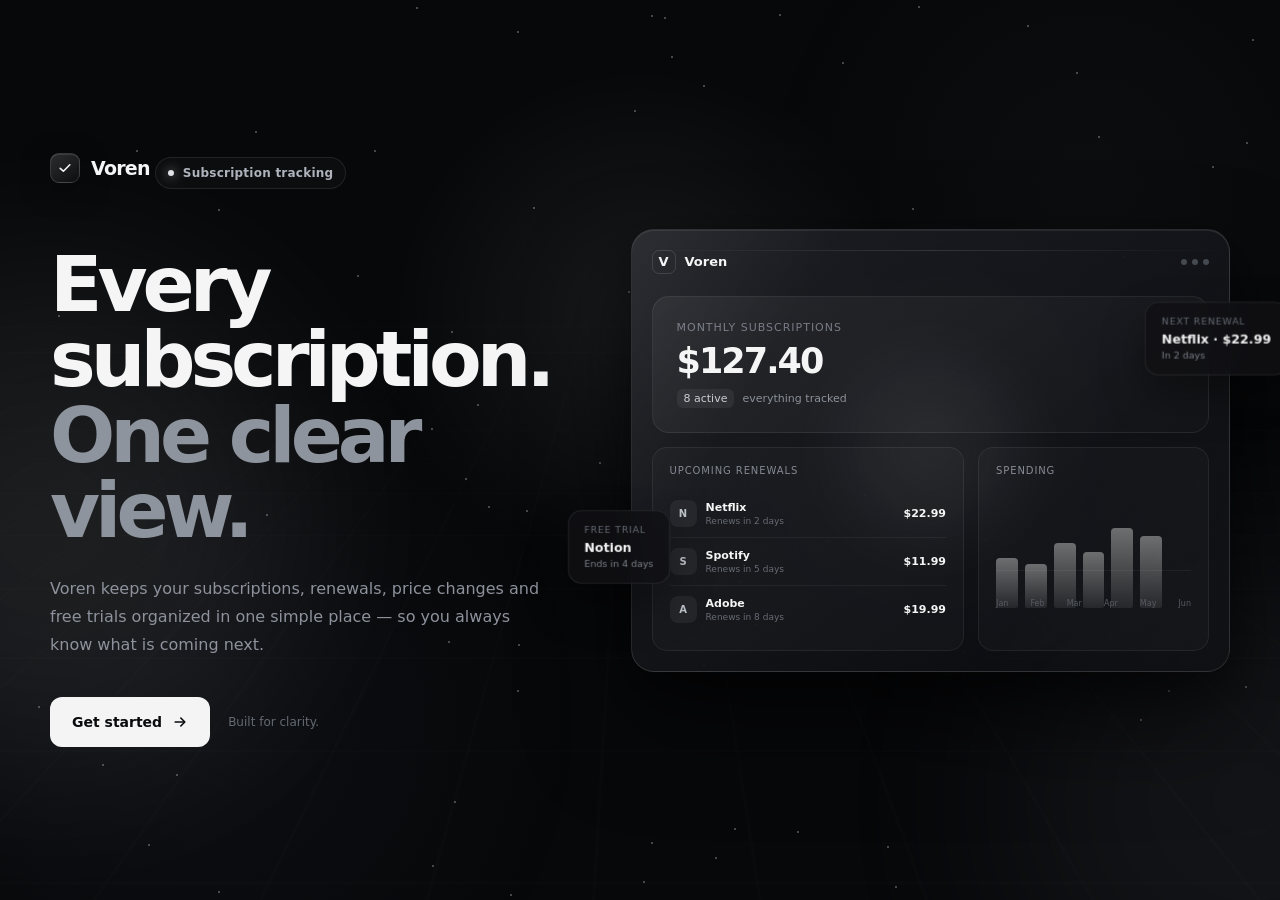
==== commit 3d2643f4: "Update index.html" ====
--- a/voren/voren/pages/index.html
+++ b/voren/voren/pages/index.html
@@ -1091,7 +1091,7 @@
 
             <div class="actions">
 
-                <a href="login.html" class="start-button">
+                <a href="./login.html" class="start-button">
 
                     Get started
 
@@ -1226,7 +1226,7 @@
                                         </div>
 
                                         <div class="service-date">
-                                            Renews in 6 days
+                                            Renews in 5 days
                                         </div>
 
                                     </div>
@@ -1254,7 +1254,7 @@
                                         </div>
 
                                         <div class="service-date">
-                                            Renews in 11 days
+                                            Renews in 8 days
                                         </div>
 
                                     </div>
@@ -1262,7 +1262,7 @@
                                 </div>
 
                                 <div class="price">
-                                    $59.99
+                                    $19.99
                                 </div>
 
                             </div>
@@ -1288,9 +1288,12 @@
                                 <div class="bar"></div>
 
                                 <div class="graph-labels">
+                                    <span>Jan</span>
+                                    <span>Feb</span>
+                                    <span>Mar</span>
+                                    <span>Apr</span>
                                     <span>May</span>
                                     <span>Jun</span>
-                                    <span>Jul</span>
                                 </div>
 
                             </div>
@@ -1324,11 +1327,11 @@
                     </div>
 
                     <div class="float-value">
-                        5 days remaining
+                        Notion
                     </div>
 
                     <div class="float-sub">
-                        No surprise charges
+                        Ends in 4 days
                     </div>
 
                 </div>
@@ -1343,13 +1346,11 @@
 
 <script>
 
-const particles =
-    document.getElementById("particles");
-
-for (let i = 0; i < 55; i++) {
-
-    const particle =
-        document.createElement("span");
+const particles = document.getElementById("particles");
+
+for (let i = 0; i < 70; i++) {
+
+    const particle = document.createElement("span");
 
     particle.className = "particle";
 
@@ -1360,43 +1361,19 @@
         Math.random() * 100 + "%";
 
     particle.style.animationDuration =
-        (5 + Math.random() * 9) + "s";
+        5 + Math.random() * 8 + "s";
 
     particle.style.animationDelay =
-        (-Math.random() * 10) + "s";
-
-    particle.style.opacity =
-        Math.random() * .5;
+        Math.random() * 8 + "s";
 
     particles.appendChild(particle);
 }
-
 
 const visual =
     document.getElementById("visual");
 
-const dashboardWrap =
+const dashboard =
     document.getElementById("dashboardWrap");
-
-let targetX = 0;
-let targetY = 0;
-
-let currentX = 0;
-let currentY = 0;
-
-
-visual.addEventListener("mouseenter", () => {
-    targetX = 0;
-    targetY = 0;
-});
-
-
-visual.addEventListener("mouseleave", () => {
-
-    targetX = 0;
-    targetY = 0;
-});
-
 
 visual.addEventListener("mousemove", (event) => {
 
@@ -1411,52 +1388,53 @@
         (event.clientY - rect.top) /
         rect.height;
 
-    targetY =
-        (x - 0.5) * 14;
-
-    targetX =
-        -(y - 0.5) * 10;
+    const rotateY =
+        (x - 0.5) * 12;
+
+    const rotateX =
+        (0.5 - y) * 10;
+
+    dashboard.style.transform =
+        `rotateX(${rotateX}deg) rotateY(${rotateY}deg)`;
 
     visual.style.setProperty(
         "--spot-x",
-        ((x - 0.5) * 300) + "px"
+        (x - 0.5) * 250 + "px"
     );
 
     visual.style.setProperty(
         "--spot-y",
-        ((y - 0.5) * 300) + "px"
+        (y - 0.5) * 250 + "px"
     );
 
-    dashboardWrap.style.setProperty(
+    const dashRect =
+        dashboard.getBoundingClientRect();
+
+    const lightX =
+        ((event.clientX - dashRect.left) /
+        dashRect.width) * 100;
+
+    const lightY =
+        ((event.clientY - dashRect.top) /
+        dashRect.height) * 100;
+
+    dashboard.style.setProperty(
         "--light-x",
-        (x * 100) + "%"
+        lightX + "%"
     );
 
-    dashboardWrap.style.setProperty(
+    dashboard.style.setProperty(
         "--light-y",
-        (y * 100) + "%"
+        lightY + "%"
     );
-
 });
 
-
-function animateTilt() {
-
-    currentX +=
-        (targetX - currentX) * 0.08;
-
-    currentY +=
-        (targetY - currentY) * 0.08;
-
-    dashboardWrap.style.transform = `
-        rotateX(${currentX}deg)
-        rotateY(${currentY}deg)
-    `;
-
-    requestAnimationFrame(animateTilt);
-}
-
-animateTilt();
+visual.addEventListener("mouseleave", () => {
+
+    dashboard.style.transform =
+        "rotateX(0deg) rotateY(0deg)";
+
+});
 
 </script>
 
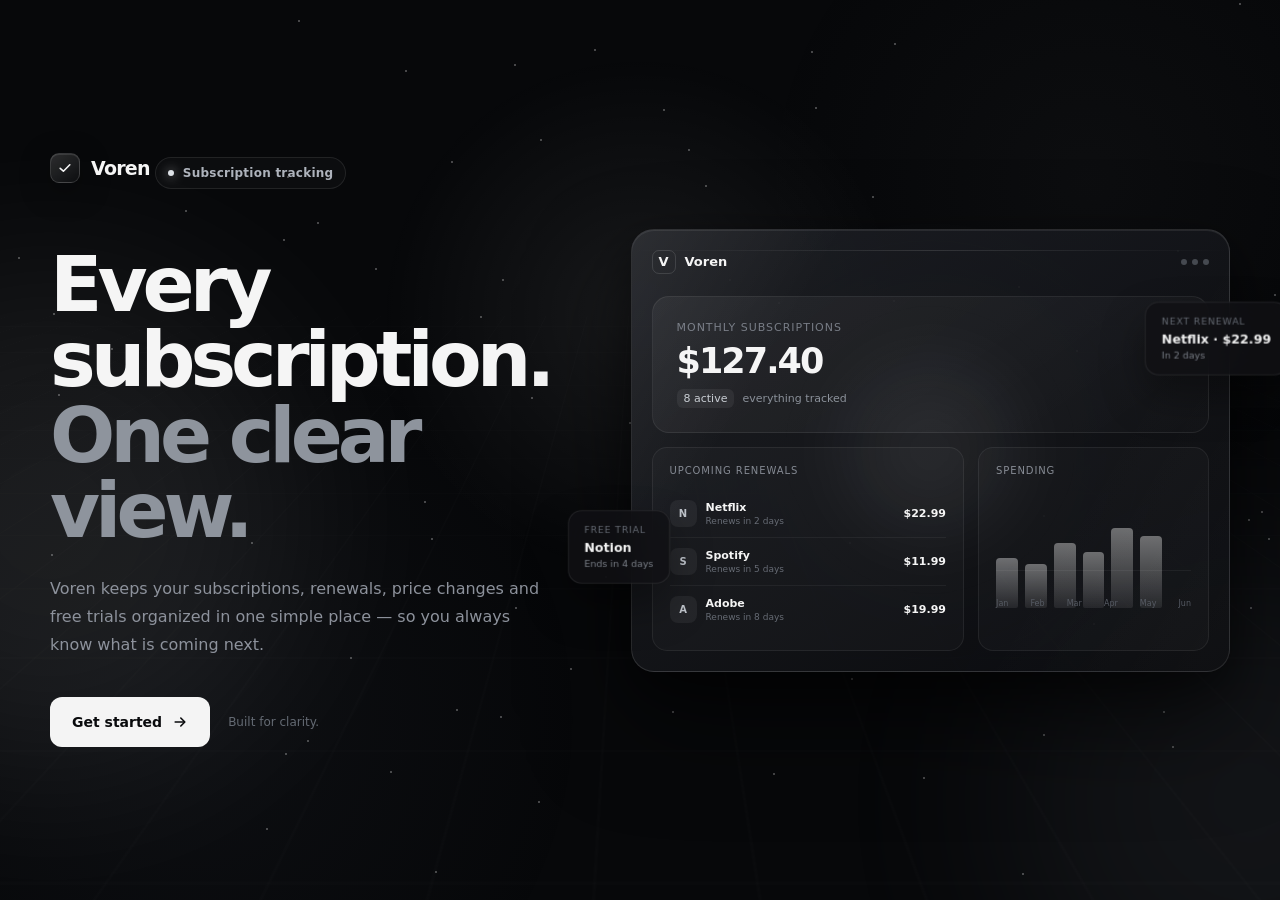
==== commit 8bb124fc: "Update index.html" ====
--- a/voren/voren/pages/index.html
+++ b/voren/voren/pages/index.html
@@ -1091,8 +1091,7 @@
 
             <div class="actions">
 
-                <a href="./login.html" class="start-button">
-
+                <a href="/pages/login.html" class="start-button">
                     Get started
 
                     <svg
